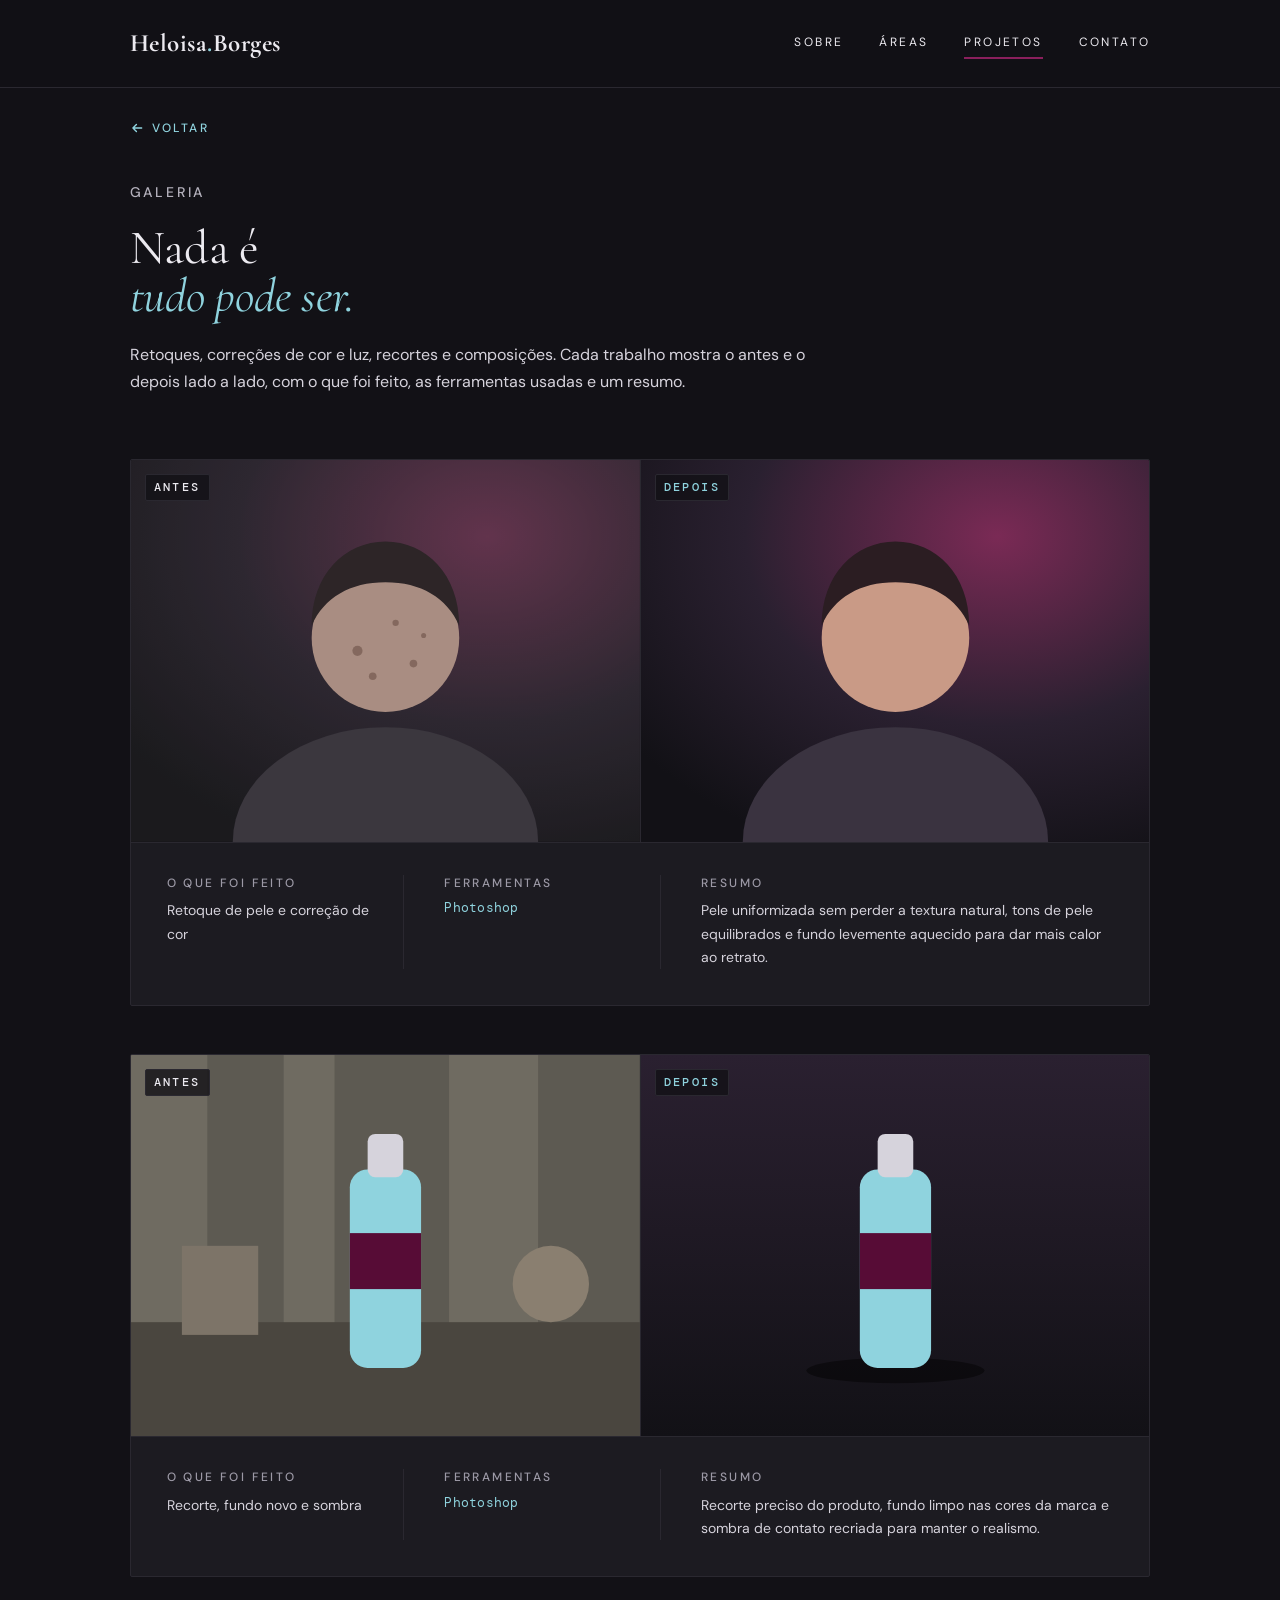
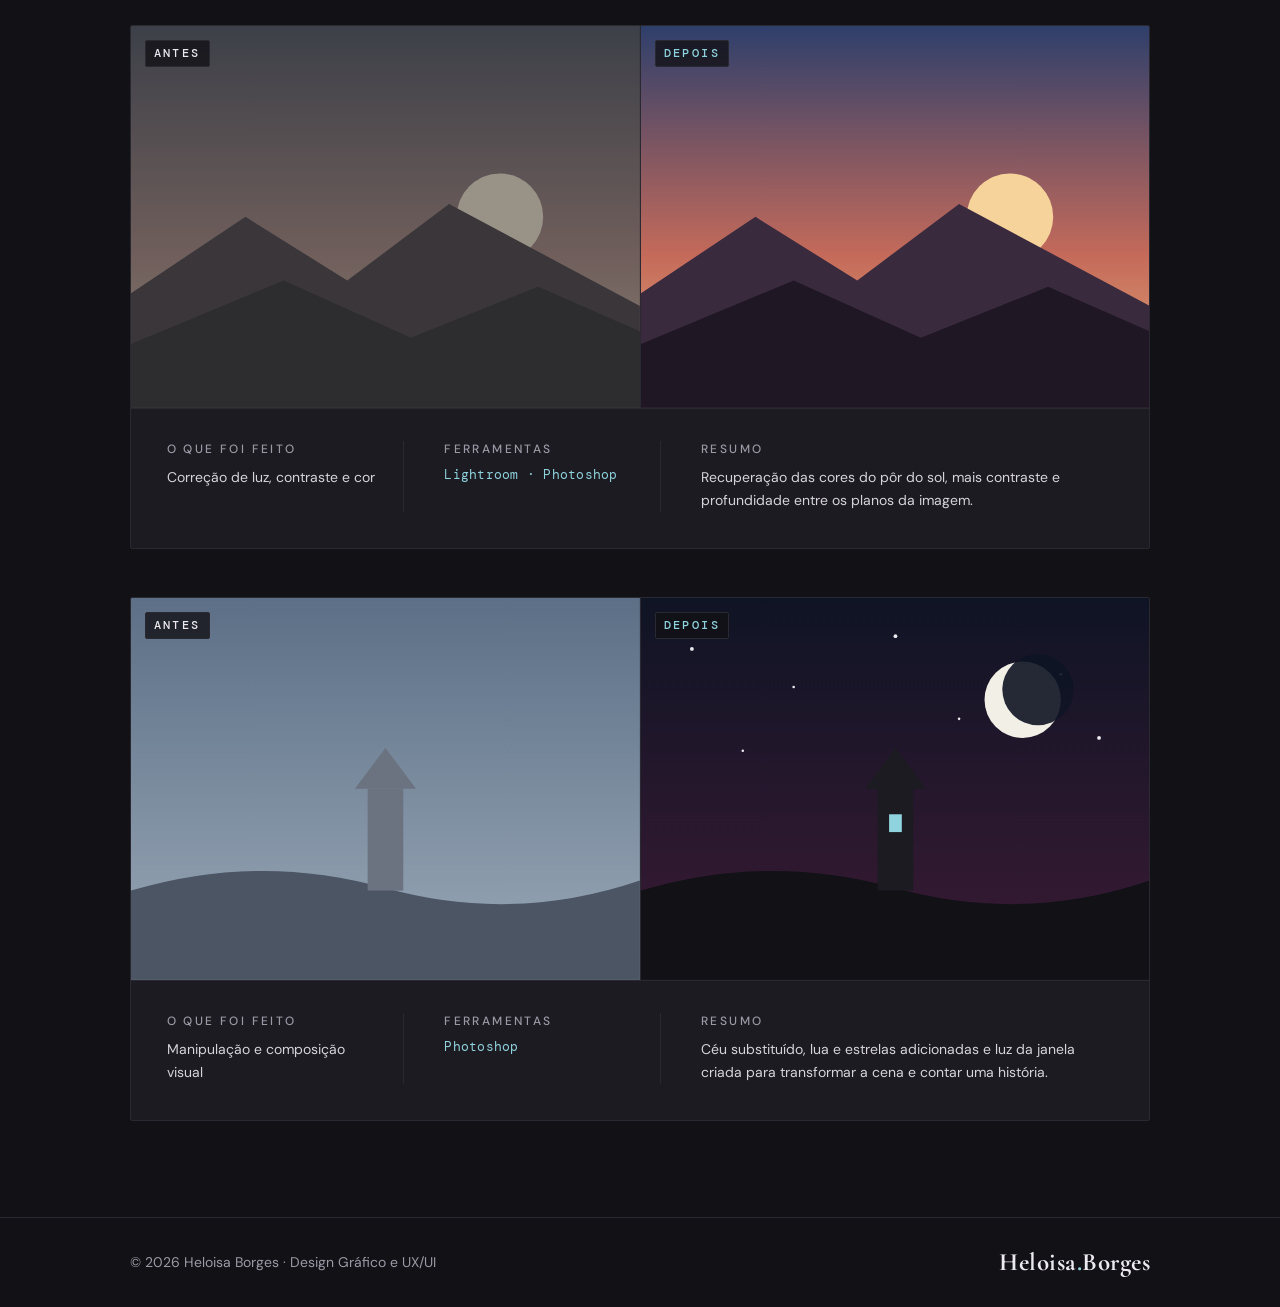
==== galeria.html @ 4487a419 "Primeira versão do portfólio Página principal (Sobre, Áreas de atuação, Projetos e Contato) e página" ====
<!doctype html>
<html lang="pt-BR">
<head>
<meta charset="utf-8">
<meta name="viewport" content="width=device-width, initial-scale=1, viewport-fit=cover">
<title>Galeria · Heloisa Borges</title>
<meta name="description" content="Galeria de edição e tratamento de imagem de Heloisa Borges: antes e depois de retoques, correções, recortes e composições.">
<meta name="theme-color" content="#121116">
<link rel="preconnect" href="https://fonts.googleapis.com">
<link rel="preconnect" href="https://fonts.gstatic.com" crossorigin>
<link rel="stylesheet" href="https://fonts.googleapis.com/css2?family=Cormorant+Garamond:ital,wght@0,300;0,400;0,500;0,600;0,700;1,300;1,400;1,500;1,600&family=DM+Sans:opsz,wght@9..40,400;9..40,500;9..40,600;9..40,700&family=DM+Mono:wght@400;500&display=swap">
<link rel="stylesheet" href="css/cores.css">
<link rel="stylesheet" href="css/tipografia.css">
<link rel="stylesheet" href="css/estilo.css">
<link rel="stylesheet" href="css/galeria.css">
</head>
<body>

<header class="nav">
  <div class="inner">
    <a class="logo" href="./">Heloisa<span>.</span>Borges</a>
    <nav aria-label="Principal"><ul><li><a href="./#sobre">Sobre</a></li><li><a href="./#areas">Áreas</a></li><li><a class="ativo" aria-current="true" href="./#projetos">Projetos</a></li><li><a href="./#contato">Contato</a></li></ul></nav>
  </div>
</header>

<main>
  <section class="block" id="galeria" aria-labelledby="h-galeria">
    <div class="inner">
      <div class="cabecalho">
        <a class="voltar" href="./#projetos"><svg viewBox="0 0 24 24" aria-hidden="true" fill="none" stroke="currentColor" stroke-width="2.4" stroke-linecap="round" stroke-linejoin="round"><path d="M20 12H5M11 6l-6 6 6 6"/></svg><span class="voltar__texto">Voltar</span></a>
        <span class="label label-secao">Galeria</span>
        <h1 class="h2" id="h-galeria">Nada é<br><span>tudo pode ser.</span></h1>
        <p class="galeria__intro">Retoques, correções de cor e luz, recortes e composições. Cada trabalho mostra o antes e o depois lado a lado, com o que foi feito, as ferramentas usadas e um resumo.</p>
      </div>

      <div class="trabalhos">
        <!-- Para trocar pelas fotos reais: substitua cada <div class="foto__img" data-cena="..."> por <img src="img/galeria/nome-antes.jpg" alt="..."> (proporção 4:3). -->
        <article class="trabalho">
          <div class="trabalho__fotos">
            <figure class="foto"><div class="foto__img" data-cena="retrato" data-estado="antes"></div><figcaption class="etq">Antes</figcaption></figure>
            <figure class="foto"><div class="foto__img" data-cena="retrato"></div><figcaption class="etq etq--depois">Depois</figcaption></figure>
          </div>
          <div class="trabalho__info">
            <dl class="trabalho__dados">
              <div><dt>O que foi feito</dt><dd>Retoque de pele e correção de cor</dd></div>
              <div><dt>Ferramentas</dt><dd class="ferramentas">Photoshop</dd></div>
              <div class="resumo"><dt>Resumo</dt><dd>Pele uniformizada sem perder a textura natural, tons de pele equilibrados e fundo levemente aquecido para dar mais calor ao retrato.</dd></div>
            </dl>
          </div>
        </article>

        <article class="trabalho">
          <div class="trabalho__fotos">
            <figure class="foto"><div class="foto__img" data-cena="produto" data-estado="antes"></div><figcaption class="etq">Antes</figcaption></figure>
            <figure class="foto"><div class="foto__img" data-cena="produto"></div><figcaption class="etq etq--depois">Depois</figcaption></figure>
          </div>
          <div class="trabalho__info">
            <dl class="trabalho__dados">
              <div><dt>O que foi feito</dt><dd>Recorte, fundo novo e sombra</dd></div>
              <div><dt>Ferramentas</dt><dd class="ferramentas">Photoshop</dd></div>
              <div class="resumo"><dt>Resumo</dt><dd>Recorte preciso do produto, fundo limpo nas cores da marca e sombra de contato recriada para manter o realismo.</dd></div>
            </dl>
          </div>
        </article>

        <article class="trabalho">
          <div class="trabalho__fotos">
            <figure class="foto"><div class="foto__img" data-cena="paisagem" data-estado="antes"></div><figcaption class="etq">Antes</figcaption></figure>
            <figure class="foto"><div class="foto__img" data-cena="paisagem"></div><figcaption class="etq etq--depois">Depois</figcaption></figure>
          </div>
          <div class="trabalho__info">
            <dl class="trabalho__dados">
              <div><dt>O que foi feito</dt><dd>Correção de luz, contraste e cor</dd></div>
              <div><dt>Ferramentas</dt><dd class="ferramentas">Lightroom · Photoshop</dd></div>
              <div class="resumo"><dt>Resumo</dt><dd>Recuperação das cores do pôr do sol, mais contraste e profundidade entre os planos da imagem.</dd></div>
            </dl>
          </div>
        </article>

        <article class="trabalho">
          <div class="trabalho__fotos">
            <figure class="foto"><div class="foto__img" data-cena="composicao" data-estado="antes"></div><figcaption class="etq">Antes</figcaption></figure>
            <figure class="foto"><div class="foto__img" data-cena="composicao"></div><figcaption class="etq etq--depois">Depois</figcaption></figure>
          </div>
          <div class="trabalho__info">
            <dl class="trabalho__dados">
              <div><dt>O que foi feito</dt><dd>Manipulação e composição visual</dd></div>
              <div><dt>Ferramentas</dt><dd class="ferramentas">Photoshop</dd></div>
              <div class="resumo"><dt>Resumo</dt><dd>Céu substituído, lua e estrelas adicionadas e luz da janela criada para transformar a cena e contar uma história.</dd></div>
            </dl>
          </div>
        </article>
      </div>
    </div>
    <div class="topo-area"><button type="button" class="topo-btn" aria-label="Voltar ao topo da galeria"><svg class="anel" viewBox="0 0 52 52" aria-hidden="true"><circle class="trilha" cx="26" cy="26" r="24"/><circle class="prog" cx="26" cy="26" r="24"/></svg><svg class="seta-topo" viewBox="0 0 24 24" aria-hidden="true" fill="none" stroke="currentColor" stroke-width="2.4" stroke-linecap="round" stroke-linejoin="round"><path d="M12 20V5M6 11l6-6 6 6"/></svg></button></div>
  </section>
</main>

<footer class="rodape"><div class="inner"><p>© <span data-ano>2026</span> Heloisa Borges · Design Gráfico e UX/UI</p><span class="rodape__logo">Heloisa<span>.</span>Borges</span></div></footer>

<script src="js/site.js"></script>
<script src="js/galeria.js"></script>
</body>
</html>
---- css/cores.css ----
/* =========================================================
   Portfólio Heloisa Borges · Cartela de cores
   Carvão, Vinho & Ciano-gelo
   ========================================================= */

:root {
  /* Base */
  --cor-carvao:        #121116; /* fundo principal */
  --cor-superficie:    #1C1B21; /* faixas de seção, cards, caixas, etiquetas */
  --cor-linha:         #2A2830; /* bordas, divisórias, grade */

  /* Marca */
  --cor-vinho:         #570C36; /* brilho do topo e fundo das imagens provisórias. Nunca texto (1,4:1 sobre o carvão) */
  --cor-vinho-aceso:   #8A1F5C; /* detalhes finos: traço dos subtítulos, menu ativo, lateral do Diferencial. Nunca texto (2,2:1) */

  /* Destaque */
  --cor-ciano:         #8FD3DE; /* botões, links, filtros, setas, ícones, nome. 11,2:1 sobre o carvão */
  --cor-ciano-hover:   #B3E4EC; /* hover do botão principal */
  --cor-ciano-suave:   rgba(143, 211, 222, 0.12);

  /* Texto */
  --cor-texto:         #ECEAF0; /* títulos, menu, logo. 15,7:1 sobre o carvão */
  --cor-texto-corpo:   #D6D3DC; /* texto corrido: Sobre e Diferencial. 12,7:1 */
  --cor-rotulo:        #B4B1BC; /* rótulos de seção. 8,9:1 */
  --cor-texto-suave:   #9C99A6; /* abertura, resumos, legendas, metadados. 6,7:1 */
}

/* Regras de uso
   1. Item ativo: o rosa (--cor-vinho-aceso) marca ONDE VOCÊ ESTÁ na página (seção ativa no menu).
      O ciano marca O QUE ESTÁ SELECIONADO dentro de um grupo (filtro ativo em Projetos).
   2. Hover: menu e filtros passam do branco para o ciano.
   3. O vinho e o vinho aceso nunca são usados como cor de texto.
   4. Texto escuro (--cor-carvao) só sobre o ciano, no botão principal (11,2:1).
*/
---- css/tipografia.css ----
/* =========================================================
   Portfólio Heloisa Borges · Sistema tipográfico
   Atualizado em 22/10/2026

   Famílias: Cormorant Garamond (títulos) · DM Sans (texto, rótulos, navegação) · DM Mono (detalhes)
   Licença: SIL Open Font License (gratuitas, inclusive para uso comercial).
   As fontes são carregadas pelo Google Fonts no <head> do index.html.

   Regras
   · Entrelinhas: 1,0 títulos grandes · 1,2 títulos médios e pequenos · 1,4 rótulos e detalhes · 1,65 texto.
   · Caixa-alta em DM Sans: sempre 0,2em (botões: 0,1em).
   · Texto corrido: no máximo 62 caracteres por linha.

   Escala
   ┌──────────────────────────────┬──────────────────────────────┬───────────────────┬─────────────────────────────────┐
   │ Estilo                       │ Fonte · peso                 │ Tamanho           │ Detalhes                        │
   ├──────────────────────────────┼──────────────────────────────┼───────────────────┼─────────────────────────────────┤
   │ Display                      │ Cormorant Medium 500         │ 48–99px           │ entrelinha 1,0 · nome em itálico│
   │ Título de seção              │ Cormorant Regular 400        │ 30–48px           │ 1,0 · 2ª linha em itálico ciano │
   │ Título de projeto            │ Cormorant Medium 500         │ 24–30px           │ 1,2                             │
   │ Subtítulo                    │ Cormorant SemiBold 600       │ 20–24px           │ 1,2 · títulos das Áreas         │
   │ Subtítulo de bloco           │ Cormorant SemiBold 600       │ 20–24px           │ 1,2 · traço 24×2px vinho aceso  │
   │ E-mail                       │ Cormorant Medium 500         │ 18–30px           │ 1,2                             │
   │ Número das Áreas             │ Cormorant Medium 500         │ 36px              │ 1,0 · ciano                     │
   │ Logo                         │ Cormorant Bold 700           │ 25px              │ 1,0 · 0,02em · ponto em ciano   │
   │ Abertura                     │ DM Sans Regular 400          │ 18–20px           │ 1,65 · cinza --cor-texto-suave  │
   │ Texto                        │ DM Sans Regular 400          │ 16px              │ 1,65 · destaques em Medium 500  │
   │ Texto pequeno                │ DM Sans Regular 400          │ 14px              │ 1,65 · ferramentas e rodapé     │
   │ Texto pequeno em destaque    │ DM Sans Medium 500           │ 14px              │ 1,65 · cursos em Formação       │
   │ Título pequeno               │ DM Sans Regular 400          │ 18px              │ 1,2 · Fora das telas            │
   │ Rótulo de seção              │ DM Sans Medium 500           │ 14px              │ caixa-alta · 0,2em · 1,4        │
   │ Rótulo                       │ DM Sans Medium 500           │ 12px              │ caixa-alta · 0,2em · 1,4        │
   │ Navegação                    │ DM Sans Regular 400          │ 12px              │ caixa-alta · 0,2em · 1,4        │
   │ Botão principal              │ DM Sans Bold 700             │ 13px              │ caixa-alta · 0,1em · 1,4        │
   │ Botão secundário (contorno)  │ DM Sans Medium 500           │ 13px              │ caixa-alta · 0,1em · 1,4        │
   │ Detalhe                      │ DM Mono Regular 400          │ 13px              │ 0,02em · 1,4 · etiquetas, datas │
   │ Rótulo do Diferencial        │ DM Mono Medium 500           │ 12px              │ caixa-alta · 0,2em · 1,4 · ciano│
   └──────────────────────────────┴──────────────────────────────┴───────────────────┴─────────────────────────────────┘
   ========================================================= */

:root {
  --fonte-titulo: "Cormorant Garamond", Garamond, Georgia, serif;
  --fonte-texto:  "DM Sans", "Helvetica Neue", Arial, sans-serif;
  --fonte-mono:   "DM Mono", ui-monospace, Menlo, monospace;
}
---- css/estilo.css ----
/* =========================================================
   Portfólio Heloisa Borges · Estilos do site
   Depende de cores.css (cores) e tipografia.css (fontes), carregados antes.
   ========================================================= */

:root{color-scheme:dark}
html,body{margin:0}
html{background:#121116}
[hidden]{display:none!important}
*{box-sizing:border-box}
body{background:var(--cor-carvao);color:var(--cor-texto);font:400 17px/1.65 var(--fonte-texto);-webkit-font-smoothing:antialiased}
p{margin:0}
a{color:inherit}
.inner{max-width:1200px;margin:0 auto;padding-left:max(clamp(24px,7vw,112px),env(safe-area-inset-left,0px));padding-right:max(clamp(24px,7vw,112px),env(safe-area-inset-right,0px))}

/* tipografia */
.display{font-family:var(--fonte-titulo);font-weight:500;line-height:.98;letter-spacing:-.01em;margin:0;text-wrap:balance}
.h2{font-family:var(--fonte-titulo);font-weight:500;line-height:1;letter-spacing:-.005em;font-size:clamp(2.2rem,4.4vw,3.2rem);margin:0}
.label{font-family:var(--fonte-mono);font-weight:500;font-size:.75rem;letter-spacing:.12em;text-transform:uppercase;color:var(--cor-texto-suave)}
.label-secao{font-family:var(--fonte-texto);font-weight:500;font-size:12px;letter-spacing:.3em;text-transform:uppercase;color:#B4B1BC} /* rótulo de seção: DM Sans Regular 12px, caixa-alta, 0,3em */

/* faixa de aviso */

/* navegação */
/* Menu fixo: logo e menu ficam no topo ao rolar */
header.nav{border-bottom:1px solid var(--cor-linha);position:sticky;top:env(safe-area-inset-top,0px);z-index:60;background:rgba(18,17,22,.86);-webkit-backdrop-filter:blur(12px);backdrop-filter:blur(12px)}
body::before{content:"";position:fixed;inset:0 0 auto;height:env(safe-area-inset-top,0px);z-index:61;background:var(--cor-carvao)}
html{scroll-padding-top:96px}
@media (max-width:720px){html{scroll-padding-top:120px}}
header.nav .inner{display:flex;justify-content:space-between;align-items:center;gap:16px;flex-wrap:wrap;padding-block:28px}
.logo{font-family:var(--fonte-titulo);font-weight:600;font-size:1.45rem;line-height:1;text-decoration:none}
.logo span{color:var(--cor-ciano)}
nav ul{display:flex;gap:36px;list-style:none;margin:0;padding:0;flex-wrap:wrap}
nav a{font-family:var(--fonte-mono);font-size:.8rem;text-decoration:none;color:var(--cor-texto)} /* menu sempre aceso, igual ao hover */
nav a:hover{color:var(--cor-ciano)} /* hover do menu: texto em ciano */

/* hero */
.hero{position:relative;overflow:visible;
  background:radial-gradient(70% 110% at 100% 0%, rgba(87,12,54,.95) 0%, rgba(87,12,54,.5) 38%, transparent 72%), var(--cor-carvao)}
.hero::before{content:"";position:absolute;inset:0;pointer-events:none;
  background-image:linear-gradient(rgba(255,255,255,.08) 1px,transparent 1px),linear-gradient(90deg,rgba(255,255,255,.08) 1px,transparent 1px);background-size:32px 32px;
  /* grade mais aparente, mas mais suave atrás do texto (lado esquerdo) e esmaecendo para baixo */
  -webkit-mask-image:linear-gradient(180deg,#000 10%,transparent 90%),linear-gradient(90deg,rgba(0,0,0,.4) 0%,rgba(0,0,0,.4) 30%,#000 62%);-webkit-mask-composite:source-in;
  mask-image:linear-gradient(180deg,#000 10%,transparent 90%),linear-gradient(90deg,rgba(0,0,0,.4) 0%,rgba(0,0,0,.4) 30%,#000 62%);mask-composite:intersect}
.bezier{position:absolute;inset:0;width:100%;height:100%;pointer-events:none;overflow:visible}
.bz-curve{fill:none;stroke:var(--cor-ciano);stroke-opacity:.55;stroke-width:1.5;vector-effect:non-scaling-stroke}
.bz-handle line{stroke:var(--cor-texto-suave);stroke-opacity:.45;stroke-width:1;vector-effect:non-scaling-stroke}
.bz-handle circle{fill:var(--cor-carvao);stroke:var(--cor-texto-suave);stroke-opacity:.7;stroke-width:1;vector-effect:non-scaling-stroke}
.bz-active line{stroke:var(--cor-ciano);stroke-opacity:.6}
.bz-active circle{stroke:var(--cor-ciano);stroke-opacity:.9}
.bz-anchor{fill:var(--cor-carvao);stroke:var(--cor-ciano);stroke-opacity:.8;stroke-width:1.2;vector-effect:non-scaling-stroke}
.bz-selected{fill:var(--cor-ciano);stroke-opacity:1}
@media (max-width:720px){.bezier{opacity:.45}}
.hero .inner{position:relative;padding-block:140px 120px;display:grid;gap:32px}
.hero .display{font-size:clamp(3rem,8vw,6.2rem)}
.hero .display em{font-style:italic;color:var(--cor-ciano)}
.roles{display:flex;flex-wrap:wrap;gap:8px}
.chip{font-family:var(--fonte-mono);font-size:.76rem;padding:6px 10px;border:1px solid var(--cor-linha);border-radius:2px;color:var(--cor-texto);background:var(--cor-superficie)} /* mesmo fundo das tags de ferramentas */
.hero .lead{font-size:clamp(1rem,.95rem + .25vw,1.125rem);line-height:1.65;color:var(--cor-texto);max-width:34ch;text-wrap:balance}
.actions{display:flex;flex-wrap:wrap;gap:12px;align-items:center}
.btn{display:inline-flex;align-items:center;gap:10px;font-family:var(--fonte-texto);font-weight:600;font-size:.8rem;letter-spacing:.1em;text-transform:uppercase;text-decoration:none;padding:14px 22px;border-radius:2px}
.btn-primary{background:var(--cor-ciano);color:var(--cor-carvao);box-shadow:0 0 22px -6px var(--cor-ciano)}
.btn-primary:hover{background:var(--cor-ciano-hover)}
.btn-ghost{color:var(--cor-texto);box-shadow:inset 0 0 0 1px var(--cor-linha)}
.btn-ghost:hover{box-shadow:inset 0 0 0 1px var(--cor-texto-suave)}
.btn:focus-visible,nav a:focus-visible,.logo:focus-visible{outline:none;box-shadow:0 0 0 2px var(--cor-carvao),0 0 0 4px var(--cor-ciano)}
.status{display:flex;align-items:center;gap:10px;font-family:var(--fonte-mono);font-size:.78rem;color:var(--cor-texto-suave)}
.status i{width:7px;height:7px;border-radius:50%;background:var(--cor-ciano);box-shadow:0 0 12px var(--cor-ciano)}

/* seções */
section.block{border-top:1px solid var(--cor-linha)}
#sobre{border-top:0;position:relative} /* sem divisão: a curva do topo vaza para o Sobre e passa por trás do texto */
section.block>.inner{padding-block:128px;display:grid;gap:64px}

/* sobre */
/* Teste: no Sobre, título em DM Sans e subtítulo em Cormorant Garamond */
.photo-slot{aspect-ratio:4/5;max-width:100%;position:relative;border:1px solid var(--cor-linha);background:linear-gradient(160deg,rgba(87,12,54,.55) 0%,var(--cor-superficie) 55%,var(--cor-carvao) 100%);display:grid;place-items:center;overflow:hidden}
.photo-slot::before,.photo-slot::after{content:"";position:absolute;width:22px;height:22px;border-color:var(--cor-ciano);border-style:solid;opacity:.7}
.photo-slot::before{top:14px;left:14px;border-width:1px 0 0 1px}
.photo-slot::after{bottom:14px;right:14px;border-width:0 1px 1px 0}
.photo-slot span{font-family:var(--fonte-mono);font-size:.75rem;color:var(--cor-texto-suave);text-align:center;line-height:1.6}
/* foto recortada (sem fundo) por cima do degradê; o contorno e os cantos em ciano ficam por cima da foto */
.photo-slot img{position:absolute;inset:0;width:100%;height:100%;object-fit:cover;display:block}
.photo-slot::before,.photo-slot::after{z-index:1}

/* projetos */

/* ferramentas e formação */

/* contato */
footer .inner{padding-block:32px;border-top:1px solid var(--cor-linha);display:flex;justify-content:space-between;gap:12px;flex-wrap:wrap;font-family:var(--fonte-mono);font-size:.75rem;color:var(--cor-texto-suave)}

/* Sobre, Contato e Rodapé (trazidos do projeto Lovable, nas cores deste projeto) */
#sobre .cabecalho,.contato{display:grid;gap:22px}
#sobre .h2 span,.contato .h2 span{font-style:italic;color:var(--cor-ciano)}
.sobre{display:grid;grid-template-columns:minmax(0,1fr) minmax(0,1fr);gap:80px;align-items:start}
.sobre__foto{width:100%}
.sobre__texto{display:grid;gap:22px;min-width:0}
.sobre__texto>p{color:var(--cor-texto-corpo);line-height:1.7;max-width:62ch}
.formacao strong{font-weight:500;color:var(--cor-texto)}
.diferencial{border-left:2px solid var(--cor-vinho-aceso);background:var(--cor-superficie);padding:2rem;display:grid;gap:12px;margin-top:1rem}
.diferencial p{color:var(--cor-texto-corpo);line-height:1.7;font-size:.98rem} /* mesma cor do texto corrido */
.subtitulo{font-family:var(--fonte-titulo);font-weight:500;font-size:clamp(1.5rem,1.2rem + .9vw,1.9rem);line-height:1.2;margin:0}
.detalhes{display:grid;grid-template-columns:minmax(0,1fr) minmax(0,1fr);gap:80px;padding-top:64px;border-top:1px solid var(--cor-linha)}
.detalhes__col{display:grid;gap:16px;align-content:start;min-width:0}
.detalhes__col .subtitulo{margin-bottom:8px}
.ferramentas{display:flex;flex-wrap:wrap;gap:8px;list-style:none;margin:0 0 16px;padding:0}
.ferramentas li{font-size:.9rem;padding:.45rem .9rem;background:var(--cor-superficie);border:1px solid var(--cor-linha);border-radius:2px;color:var(--cor-texto)}
.formacao{list-style:none;margin:0;padding:0}
.formacao li{display:flex;justify-content:space-between;gap:1.5rem;padding:1rem 0;border-bottom:1px solid var(--cor-linha);font-size:.95rem;color:var(--cor-texto-suave)}
.formacao li:first-child{padding-top:0}
.formacao li span:last-child{white-space:nowrap;font-family:var(--fonte-mono);font-size:.8rem;color:var(--cor-ciano)}
.fora{display:grid;gap:32px;padding-top:64px}
.fora__itens{display:grid;grid-template-columns:repeat(4,minmax(0,1fr));gap:1.5rem}
@media (max-width:1100px){.fora__itens{grid-template-columns:repeat(2,minmax(0,1fr))}} /* telas menores: 2 colunas */
.fora__itens>div{background:var(--cor-superficie);border:1px solid var(--cor-linha);border-radius:2px;padding:28px;min-width:0} /* tópicos de Fora das telas em caixas */
.fora h4{font-family:var(--fonte-titulo);font-weight:500;font-size:1.3rem;margin:0 0 .5rem;color:var(--cor-texto)}
.fora p{font-size:.95rem;line-height:1.65;color:var(--cor-texto-suave)}
.contato-sec{background:var(--cor-superficie)}
.contato{max-width:42rem;margin:0 auto;text-align:center;justify-items:center}
.contato__texto{color:var(--cor-texto-suave);line-height:1.7;max-width:30rem}
.contato__email{display:flex;flex-wrap:wrap;align-items:baseline;justify-content:center;gap:.5rem 1rem}
.contato__end{font-family:var(--fonte-titulo);font-weight:500;font-size:clamp(1.3rem,.9rem + 1.5vw,2rem);overflow-wrap:anywhere;border-bottom:1px solid var(--cor-linha);user-select:all}
.copiar{font:inherit;background:none;border:0;cursor:pointer;font-family:var(--fonte-mono);font-size:.72rem;letter-spacing:.2em;text-transform:uppercase;color:var(--cor-ciano)}
.copiar:hover{color:var(--cor-texto)}
.copiar:focus-visible{outline:2px solid var(--cor-ciano);outline-offset:4px}
.contato__botoes{justify-content:center}
.rodape .inner{padding-block:32px;border-top:1px solid var(--cor-linha);display:flex;flex-wrap:wrap;align-items:center;justify-content:space-between;gap:1rem}
.rodape__logo{font-family:var(--fonte-titulo);font-weight:600;font-size:1.3rem}
.rodape__logo span{color:var(--cor-ciano)}
.rodape p{font-family:var(--fonte-mono);font-size:.75rem;letter-spacing:.05em;color:var(--cor-texto-suave)}
@media (max-width:860px){.sobre{gap:48px}}
@media (max-width:720px){.fora__itens{grid-template-columns:minmax(0,1fr);gap:1rem}} /* celular: 1 coluna */
@media (max-width:720px){.sobre,.detalhes{grid-template-columns:minmax(0,1fr);gap:40px}.sobre__foto{max-width:22rem}.detalhes,.fora{padding-top:48px}}
/* Projetos (layout trazido do projeto Lovable, nas cores deste projeto) */
#projetos .cabecalho{display:grid;gap:22px}
#projetos .h2 span{font-style:italic;color:var(--cor-ciano)}
.filtros{display:flex;flex-wrap:wrap;gap:.75rem 2rem;padding-bottom:1.5rem;border-bottom:1px solid var(--cor-linha)}
.filtros button{font:inherit;background:none;border:0;cursor:pointer;font-family:var(--fonte-mono);font-size:.75rem;letter-spacing:.2em;text-transform:uppercase;color:var(--cor-texto-suave);padding:0 0 .25rem;border-bottom:1px solid transparent;transition:color .3s,border-color .3s}
.filtros button:hover{color:var(--cor-texto)}
.filtros button[aria-pressed="true"]{color:var(--cor-ciano);border-color:var(--cor-ciano)}
.filtros button:focus-visible{outline:2px solid var(--cor-ciano);outline-offset:4px}
.projetos{display:grid;grid-template-columns:repeat(2,minmax(0,1fr));gap:4rem 2.5rem}
.projeto{min-width:0}
.projeto[hidden]{display:none}
.projeto.entrando{animation:entrar .5s ease both}
@keyframes entrar{from{opacity:.2;transform:translateY(.75rem)}to{opacity:1;transform:none}}
.projeto__link{display:flex;flex-direction:column;height:100%;text-decoration:none}
.projeto__link:focus-visible{outline:2px solid var(--cor-ciano);outline-offset:6px}
.projeto__imagem{aspect-ratio:4/3;max-width:100%;overflow:hidden;border:1px solid var(--cor-linha);background:linear-gradient(135deg,rgba(87,12,54,.6),var(--cor-superficie) 60%,var(--cor-carvao));margin-bottom:1.5rem;display:grid;place-items:center;transition:transform .8s cubic-bezier(.2,.7,.2,1)}
.projeto__imagem span{font-family:var(--fonte-mono);font-size:.72rem;color:var(--cor-texto-suave)}
.projeto__link:hover .projeto__imagem{transform:scale(1.01)}
.projeto__meta{display:flex;align-items:baseline;gap:1rem;margin-bottom:.75rem}
.projeto__area{font-family:var(--fonte-mono);font-size:.75rem;letter-spacing:.2em;text-transform:uppercase;color:var(--cor-ciano)}
.projeto__titulo{font-family:var(--fonte-titulo);font-weight:500;font-size:clamp(1.5rem,1.25rem + .9vw,1.875rem);line-height:1.2;margin:0 0 .75rem;color:var(--cor-texto);transition:color .3s;text-wrap:balance}
.projeto__link:hover .projeto__titulo{color:var(--cor-ciano)}
.projeto__resumo{font-size:.95rem;line-height:1.65;color:var(--cor-texto-suave);margin-bottom:1.25rem}
@media (max-width:720px){.projetos{grid-template-columns:minmax(0,1fr);gap:3.5rem}.filtros{gap:.75rem 1.5rem}}
@media (prefers-reduced-motion:reduce){.projeto.entrando{animation:none}}
/* Áreas de atuação (trazida do projeto Lovable, nas cores deste projeto) */
.areas-sec{background:var(--cor-superficie)}
.areas-sec .cabecalho{display:grid;gap:22px}
.areas-sec .h2 span{font-style:italic;color:var(--cor-ciano)}
.areas{display:grid;grid-template-columns:repeat(2,minmax(0,1fr));gap:1px;background:var(--cor-linha);border:1px solid var(--cor-linha)}
.area{display:flex;flex-direction:column;background:var(--cor-superficie);padding:2.5rem;text-decoration:none;transition:background-color .4s;min-width:0} /* fundo na cor da seção */
.area:hover,.area:focus-visible{background:var(--cor-carvao)} /* hover: fundo escurece */
.area:focus-visible{outline:none;box-shadow:inset 0 0 0 2px var(--cor-ciano)}
.area__num{font-family:var(--fonte-titulo);font-weight:500;font-size:2.25rem;line-height:1;color:var(--cor-ciano);transition:color .5s} /* número sempre aceso */
.area:hover .area__num,.area:focus-visible .area__num{color:var(--cor-ciano)}
.area h3{font-family:var(--fonte-titulo);font-weight:500;font-size:clamp(1.25rem,1.1rem + .6vw,1.5rem);line-height:1.3;margin:1.5rem 0 1rem;color:var(--cor-texto)}
.area p{font-size:.95rem;line-height:1.65;color:var(--cor-texto-suave)}
.area__ver{margin-top:auto;padding-top:1.5rem;font-family:var(--fonte-mono);font-size:.72rem;letter-spacing:.2em;text-transform:uppercase;color:var(--cor-ciano);opacity:0;transform:translateX(-.25rem);transition:opacity .4s,transform .4s} /* aparece só no hover */
.area:hover .area__ver,.area:focus-visible .area__ver{opacity:1;transform:none}
@media (hover:none){.area__ver{opacity:1;transform:none}}
@media (max-width:720px){.areas{grid-template-columns:minmax(0,1fr)}.area{padding:2rem}}

/* ficha tipográfica */
@media (max-width:720px){
  nav ul{gap:18px}
  section.block>.inner{padding-block:88px;gap:48px}
  .hero .inner{padding-block:96px 80px}
}
@media (prefers-reduced-motion:reduce){*{transition:none!important}}

/* ===== Padrão DM Mono: dois estilos para todo o portfólio ===== */
/* Rótulo mono · Medium 500 · 12px · caixa-alta · espaçamento 0,15em · entrelinha 1,4 */
.label:not(.label-secao),.filtros button,.projeto__area,.area__ver,.copiar{
  font-family:var(--fonte-mono);font-weight:500;font-size:.75rem;letter-spacing:.15em;text-transform:uppercase;line-height:1.4}
/* Detalhe mono · Regular 400 · 13px · caixa normal · espaçamento 0,02em · entrelinha 1,5 */
nav a,.chip,.status,.formacao li span:last-child,.rodape p,.photo-slot span,.projeto__imagem span{
  font-family:var(--fonte-mono);font-weight:400;font-size:.8125rem;letter-spacing:.02em;text-transform:none;line-height:1.5}

/* Rótulo (antes em DM Mono) agora em DM Sans · Medium 500 · 12px · caixa-alta · 0,15em */
.label:not(.label-secao),.area__ver,.copiar{font-family:var(--fonte-texto)}
/* "Disponível para novos projetos" de volta ao estilo original em DM Mono */
.hero .status{font-family:var(--fonte-mono);font-weight:400;font-size:.78rem;letter-spacing:0;line-height:1.65}
/* Teste: menu, filtros e categorias em DM Sans · Regular 400 · 12px · caixa-alta · 0,2em */
nav a,.filtros button,.projeto__area{font-family:var(--fonte-texto);font-weight:400;font-size:12px;letter-spacing:.2em;text-transform:uppercase;line-height:1.4}
/* ===== Ajustes do sistema tipográfico (20/10) ===== */
/* Cormorant Garamond */
.hero .display{font-weight:500;font-size:clamp(3rem,8vw,6.2rem)}                             /* Display · Medium 500 · 48–99px */
.h2{font-weight:400;font-size:clamp(1.875rem,1.3rem + 2.4vw,3rem)}                           /* Título de seção · Light 300 · 30–48px */
.subtitulo{font-size:clamp(1.25rem,1.1rem + .6vw,1.5rem);line-height:1.3}                    /* Subtítulo · 20–24px · 1,3 */
.contato__end{font-size:clamp(1.125rem,.85rem + 1.4vw,1.875rem)}                              /* E-mail · 18–30px */
.rodape__logo{font-family:var(--fonte-titulo);font-weight:600;font-size:1.45rem;line-height:1;color:var(--cor-texto)} /* Logo do rodapé = logo do menu, inclusive na cor */
/* DM Sans */
.fora h4{font-family:var(--fonte-texto);font-weight:400;font-size:1.125rem;line-height:1.35}  /* Título pequeno · DM Sans Regular 400 · 18px */
.hero .lead{font-size:clamp(1rem,.95rem + .25vw,1.125rem);line-height:1.65}                  /* Abertura · 16–18px · 1,65 */
.sobre__texto>p,.contato__texto{font-size:1rem;font-weight:400}                               /* Texto · Regular 400 · 16px */
.diferencial p{font-size:.875rem;line-height:1.65}                                            /* Texto do Diferencial · 14px · 1,65 */
.area p,.projeto__resumo,.fora p,.formacao li{font-size:.875rem;line-height:1.65}             /* Texto pequeno · 14px · 1,65 */
.btn{font-size:.8125rem;line-height:1.65}                                                     /* Botão · 13px · 1,65 */
.btn .seta{width:16px;height:16px;flex:none;display:block}
.label-secao{letter-spacing:.2em}                                                             /* Rótulo de seção · 0,2em */
.rodape p{font-family:var(--fonte-texto)}                                                     /* Texto do rodapé · DM Sans */
/* DM Mono */
.diferencial .label{font-family:var(--fonte-mono)}                                            /* Rótulo do Diferencial · DM Mono */

/* ===== Padronização final do sistema tipográfico (20/10) ===== */
body{font-size:16px;line-height:1.65}                                                         /* 9 · base 16px */
/* Entrelinhas: 1,0 títulos grandes · 1,2 títulos médios e pequenos · 1,4 rótulos e detalhes · 1,65 texto */
.hero .display,.h2,.area__num,.logo,.rodape__logo{line-height:1}
.projeto__titulo,.contato__end,.fora h4{line-height:1.2}
.subtitulo,.area h3{font-family:var(--fonte-titulo);font-weight:500;font-size:clamp(1.25rem,1.1rem + .6vw,1.5rem);line-height:1.2} /* 1 · subtítulo = título de área */
.hero .lead{font-size:clamp(1.125rem,1.05rem + .3vw,1.25rem);line-height:1.65}               /* 2 · abertura 18–20px */
.sobre__texto>p,.contato__texto,.diferencial p{font-size:1rem;line-height:1.65}               /* 1, 2 · texto e Diferencial 16px */
.area p,.projeto__resumo,.fora p,.formacao li,.ferramentas li{font-size:.875rem;line-height:1.65} /* 6 · texto pequeno e ferramentas 14px */
.label-secao{line-height:1.4;color:var(--cor-rotulo)}                                         /* 10 · cor do rótulo como token */
nav a,.filtros button,.projeto__area{line-height:1.4}
.label:not(.label-secao),.area__ver,.copiar{letter-spacing:.2em;line-height:1.4} /* 3 · rótulos em 0,2em */
.diferencial .label{letter-spacing:.2em}                                                      /* Rótulo do Diferencial · DM Mono · 0,2em */
.btn,.rodape p{line-height:1.4}
.btn-primary{font-weight:700}                                                                  /* Botões principais (Ver projetos, LinkedIn) · Bold 700 */
.btn-ghost{font-weight:500}                                                                   /* Botão de contorno · Medium 500 para compensar a irradiação do texto claro no fundo escuro */
.chip,.formacao li span:last-child,.photo-slot span,.projeto__imagem span{line-height:1.4}
.hero .status{font-size:.8125rem;letter-spacing:.02em;line-height:1.4}                       /* 4 · status igual aos detalhes mono */

/* Proporção áurea no topo: mesma linguagem de linhas finas da grade e da curva de Bézier */
.au-grid line{fill:none;stroke:var(--cor-texto-suave);stroke-opacity:.42;stroke-width:1;vector-effect:non-scaling-stroke}
.au-espiral{fill:none;stroke:var(--cor-ciano);stroke-opacity:.3;stroke-width:1.2;vector-effect:non-scaling-stroke;stroke-dasharray:4 5}

/* Subtítulo de bloco · Ferramentas, Formação, Fora das telas
   Mesmo estilo do subtítulo + traço curto de 24 × 2px no vinho aceso (a mesma cor da lateral do Diferencial) */
.subtitulo-bloco::after{content:"";display:block;width:24px;height:2px;margin-top:14px;background:var(--cor-vinho-aceso)}
/* Menu: sublinhado vinho aceso na seção em que a pessoa está */
header.nav nav a{display:inline-block;padding-bottom:6px;border-bottom:2px solid transparent;transition:border-color .3s,color .3s}
header.nav nav a.ativo{border-bottom-color:var(--cor-vinho-aceso)}

/* Áreas: mesma seta do botão do início, ajustada ao rótulo de 12px */
.area__ver{display:inline-flex;align-items:center;gap:.5rem;align-self:flex-start}
.area__ver .seta{width:14px;height:14px;flex:none;display:block}

/* Subtítulo e subtítulo de bloco · Cormorant SemiBold 600 */
.subtitulo,.area h3{font-weight:600}

/* Fora das telas · ícones Material Design Icons (Pictogrammers, licença Apache 2.0) acima dos títulos */
.fora__icone{display:block;width:32px;height:32px;margin-bottom:20px;color:var(--cor-ciano)}

/* Rótulo de seção · 14px (os demais rótulos seguem em 12px) */
.label-secao{font-size:14px}

/* Filtros de Projetos iguais ao menu: texto aceso, hover em ciano, barra de 2px (em ciano) no ativo */
.filtros button{color:var(--cor-texto);padding:0 0 6px;border-bottom:2px solid transparent}
.filtros button:hover{color:var(--cor-ciano)}
.filtros button[aria-pressed="true"]{color:var(--cor-ciano);border-bottom-color:var(--cor-ciano)} /* filtro selecionado: texto e barra em ciano */

/* Logo (menu e rodapé) · Cormorant Bold 700 · 25px · 0,02em, para melhor legibilidade */
.logo,.rodape__logo{font-weight:700;font-size:25px;letter-spacing:.02em}

/* Cards de projeto: imagem, título com seta, resumo. Sem tags e sem botão; nada escondido no hover */
.projeto__topo{display:flex;justify-content:space-between;align-items:flex-start;gap:1rem;margin-bottom:.75rem}
.projeto__topo .projeto__titulo{margin:0}
.projeto__seta{flex:none;width:20px;height:20px;margin-top:.3em;color:var(--cor-ciano);transition:transform .3s}
.projeto__link:hover .projeto__seta,.projeto__link:focus-visible .projeto__seta{transform:translateX(4px)}
.projeto__resumo{margin-bottom:0}

/* Cards de projeto com contorno: imagem encostada no topo, texto com respiro interno */
.projeto__link{border:1px solid var(--cor-linha);border-radius:2px;overflow:hidden}
.projeto__imagem{border:0;border-bottom:1px solid var(--cor-linha);margin-bottom:0}
.projeto__meta,.projeto__topo,.projeto__resumo{margin-left:28px;margin-right:28px}
.projeto__meta{margin-top:24px}
.projeto__resumo{margin-bottom:28px}
@media (max-width:720px){.projeto__meta,.projeto__topo,.projeto__resumo{margin-left:20px;margin-right:20px}.projeto__meta{margin-top:20px}.projeto__resumo{margin-bottom:22px}}

/* Abertura · DM Sans Regular 400 em cinza suave, para não disputar com o nome */
.hero .lead{font-weight:400;color:var(--cor-texto-suave)}

/* Grade de pixels · células de 24px (múltiplo de 8) */
.hero::before{background-size:24px 24px}
/* Brilho ciano da grade que acompanha o mouse. Só existe no triângulo acima da diagonal
   (canto superior esquerdo → inferior direito), com transição longa na linha; o texto fica fora do efeito */
.hero__luz{position:absolute;inset:0;pointer-events:none;opacity:0;transition:opacity .9s ease;--x:50%;--y:50%;
  background-image:linear-gradient(rgba(143,211,222,.55) 1px,transparent 1px),linear-gradient(90deg,rgba(143,211,222,.55) 1px,transparent 1px);background-size:24px 24px;
  -webkit-mask-image:radial-gradient(circle 170px at var(--x) var(--y),#000 0%,rgba(0,0,0,.35) 45%,transparent 100%),linear-gradient(to top right,transparent 42%,rgba(0,0,0,.25) 50%,rgba(0,0,0,.7) 58%,#000 66%);
  -webkit-mask-composite:source-in;
  mask-image:radial-gradient(circle 170px at var(--x) var(--y),#000 0%,rgba(0,0,0,.35) 45%,transparent 100%),linear-gradient(to top right,transparent 42%,rgba(0,0,0,.25) 50%,rgba(0,0,0,.7) 58%,#000 66%);
  mask-composite:intersect}
.hero.luz-ativa .hero__luz{opacity:1}
@media (hover:none){.hero__luz{display:none}}

/* Linhas divisórias: entre Ferramentas e Formação, e acima de Fora das telas */
.detalhes{column-gap:0}
.detalhes__col:first-child{padding-right:40px}
.detalhes__col+.detalhes__col{border-left:1px solid var(--cor-linha);padding-left:40px}
.fora{border-top:1px solid var(--cor-linha)}
@media (max-width:720px){
  .detalhes{row-gap:0}
  .detalhes__col:first-child{padding-right:0;padding-bottom:40px}
  .detalhes__col+.detalhes__col{border-left:0;padding-left:0;border-top:1px solid var(--cor-linha);padding-top:40px}
}

/* Rodapé · texto pequeno: DM Sans Regular 400 · 14px · entrelinha 1,65 */
.rodape p{font-size:14px;letter-spacing:normal;line-height:1.65}

/* Rodapé: a linha ocupa a largura toda, igual à linha do menu */
footer.rodape{border-top:1px solid var(--cor-linha)}
footer.rodape .inner{border-top:0}
/* Menu no celular: respiros menores (de ~130px para ~100px de altura) */
@media (max-width:720px){
  header.nav .inner{padding-block:16px 12px;row-gap:12px}
  html{scroll-padding-top:100px}
}
---- css/galeria.css ----
/* =========================================================
   Portfólio Heloisa Borges · Página da Galeria
   Cada trabalho é um card: antes e depois lado a lado em cima,
   e os detalhes (o que foi feito, ferramentas, resumo) dentro do mesmo card, embaixo.
   ========================================================= */

#galeria{border-top:0}
#galeria{--respiro:96px} /* respiro entre o último card e o rodapé */
section.block#galeria>.inner{padding-top:32px;padding-bottom:var(--respiro)}
#galeria .cabecalho{display:grid;gap:22px}
#galeria .h2 span{font-style:italic;color:var(--cor-ciano)}
.galeria__intro{max-width:62ch;color:var(--cor-texto-corpo);font-size:1rem;line-height:1.65}

/* Voltar · rótulo 12px, caixa-alta, 0,2em, ciano */
.voltar{display:inline-flex;align-items:center;gap:.5rem;justify-self:start;margin-bottom:24px;font-family:var(--fonte-texto);font-weight:500;font-size:12px;letter-spacing:.2em;text-transform:uppercase;line-height:1.4;color:var(--cor-ciano);text-decoration:none}
.voltar svg{width:14px;height:14px;flex:none;transition:transform .3s}
.voltar:hover svg{transform:translateX(-4px)}
.voltar:focus-visible{outline:2px solid var(--cor-ciano);outline-offset:4px}

/* Lista de trabalhos */
.trabalhos{display:grid;gap:48px}

/* Card */
.trabalho{background:var(--cor-superficie);border:1px solid var(--cor-linha);border-radius:2px;overflow:hidden}

/* Fotos: antes | depois, separadas por uma linha */
.trabalho__fotos{display:grid;grid-template-columns:repeat(2,minmax(0,1fr));gap:1px;background:var(--cor-linha);border-bottom:1px solid var(--cor-linha)}
.foto{position:relative;margin:0;aspect-ratio:4/3;overflow:hidden;background:var(--cor-carvao)}
.foto img,.foto__img{position:absolute;inset:0;width:100%;height:100%;object-fit:cover;display:block}
.foto__img svg{width:100%;height:100%;display:block}

/* Etiquetas Antes / Depois · detalhe DM Mono, caixa-alta */
.etq{position:absolute;top:14px;left:14px;font-family:var(--fonte-mono);font-weight:500;font-size:12px;letter-spacing:.2em;text-transform:uppercase;line-height:1.4;padding:4px 8px;border-radius:2px;background:rgba(18,17,22,.8);border:1px solid var(--cor-linha);color:var(--cor-texto)}
.etq--depois{color:var(--cor-ciano)}

/* Detalhes dentro do card */
.trabalho__info{padding:32px 36px 36px;display:grid;gap:28px}
.trabalho__topo{display:flex;justify-content:space-between;align-items:baseline;gap:16px}
.trabalho__titulo{margin:0;font-family:var(--fonte-titulo);font-weight:500;font-size:clamp(1.5rem,1.25rem + .9vw,1.875rem);line-height:1.2;color:var(--cor-texto)} /* 05 · título de projeto */
.trabalho__num{font-family:var(--fonte-mono);font-size:13px;letter-spacing:.02em;line-height:1.4;color:var(--cor-texto-suave)} /* 21 · detalhe */
.trabalho__dados{margin:0;display:grid;grid-template-columns:minmax(0,1fr) minmax(0,1fr) minmax(0,2fr);gap:24px 40px}
.trabalho__dados>div{display:grid;gap:8px;align-content:start}
.trabalho__dados>div+div{border-left:1px solid var(--cor-linha);padding-left:40px;margin-left:-20px}
.trabalho__dados dt{font-family:var(--fonte-texto);font-weight:500;font-size:12px;letter-spacing:.2em;text-transform:uppercase;line-height:1.4;color:var(--cor-texto-suave)} /* 17 · rótulo */
.trabalho__dados dd{margin:0;font-size:14px;line-height:1.65;color:var(--cor-texto-corpo)} /* 13 · texto pequeno */
.trabalho__dados dd.ferramentas{font-family:var(--fonte-mono);font-size:13px;letter-spacing:.02em;line-height:1.4;color:var(--cor-ciano)} /* 21 · detalhe */

/* Card da galeria em Projetos: imagem dividida ao meio (antes | depois) */
.projeto__imagem--galeria{position:relative;display:block}
.projeto__imagem--galeria .metade{position:absolute;top:0;bottom:0;width:50%;overflow:hidden}
.projeto__imagem--galeria .metade:first-child{left:0}
.projeto__imagem--galeria .metade:last-child{right:0;border-left:1px solid var(--cor-linha)}
.projeto__imagem--galeria .metade>*{position:absolute;inset:0}
.projeto__imagem--galeria svg{position:absolute;top:0;height:100%;width:200%}
.projeto__imagem--galeria .metade:last-child svg{right:0}

/* Telas menores */
@media (max-width:900px){
  .trabalho__dados{grid-template-columns:minmax(0,1fr) minmax(0,1fr)}
  .trabalho__dados>.resumo{grid-column:1/-1;border-left:0;padding-left:0;margin-left:0;border-top:1px solid var(--cor-linha);padding-top:20px}
}
@media (max-width:600px){
  .trabalho__fotos{grid-template-columns:minmax(0,1fr)}
  .trabalho__info{padding:24px 20px 28px;gap:22px}
  .trabalho__dados{grid-template-columns:minmax(0,1fr);gap:18px}
  .trabalho__dados>div+div{border-left:0;padding-left:0;margin-left:0;border-top:1px solid var(--cor-linha);padding-top:18px}
  .trabalhos{gap:32px}
}
@media (max-width:720px){#galeria{--respiro:72px} section.block#galeria>.inner{padding-top:24px}}

/* Botão "voltar ao topo" com anel de progresso
   · aparece depois do título da galeria; o anel ciano fecha conforme a rolagem
   · no computador fica centralizado na margem direita, fora das fotos
   · nunca encosta no rodapé: sobe junto quando o rodapé entra na tela
   · no celular fica menor, um pouco transparente, e some enquanto a pessoa rola para baixo */
#galeria{position:relative}
/* A área ocupa a coluna da margem direita e termina no meio do respiro final, qualquer que seja o tamanho da tela.
   O botão é "sticky": acompanha a tela a 56px do pé e, no fim, para sozinho no meio do respiro, sem saltos. */
.topo-area{--btn:52px;position:absolute;top:0;bottom:calc((var(--respiro) - var(--btn)) / 2);right:24px;width:var(--btn);display:flex;flex-direction:column;justify-content:flex-end;pointer-events:none;z-index:70}
.topo-btn{position:sticky;bottom:56px;width:var(--btn);height:var(--btn);border:0;padding:0;border-radius:50%;background:rgba(18,17,22,.92);color:var(--cor-ciano);display:grid;place-items:center;cursor:pointer;opacity:0;pointer-events:none;transition:opacity .25s}
.topo-btn.visivel{opacity:1;pointer-events:auto}
/* telas sem margem lateral (celular): alvo de toque de 48px, afastado da borda e da barra do sistema */
.topo-area.compacto{--btn:48px}
.topo-btn.compacto{bottom:calc(32px + env(safe-area-inset-bottom,0px))}
.topo-btn.compacto.visivel{opacity:.85}
.topo-btn.oculto{opacity:0;pointer-events:none}
.topo-btn:focus-visible{outline:2px solid var(--cor-ciano);outline-offset:4px}
.topo-btn .anel{position:absolute;inset:0;width:100%;height:100%;transform:rotate(-90deg)}
.topo-btn .anel .trilha{fill:none;stroke:var(--cor-linha);stroke-width:2}
.topo-btn .anel .prog{fill:none;stroke:var(--cor-ciano);stroke-width:2;stroke-linecap:round}
.topo-btn .seta-topo{position:relative;width:18px;height:18px;transition:transform .3s}
.topo-btn:hover .seta-topo{transform:translateY(-2px)}
@media (prefers-reduced-motion:reduce){.topo-btn,.topo-btn .seta-topo{transition:none}}

/* Galeria (computador e celular): ao descer, o menu sobe junto com a página; ao subir, ele desce de volta.
   O deslocamento vem do galeria.js; a animação só existe quando o menu reaparece. */
header.nav.nav--anima{transition:transform .3s ease}
@media (prefers-reduced-motion:reduce){header.nav.nav--anima{transition:none}}
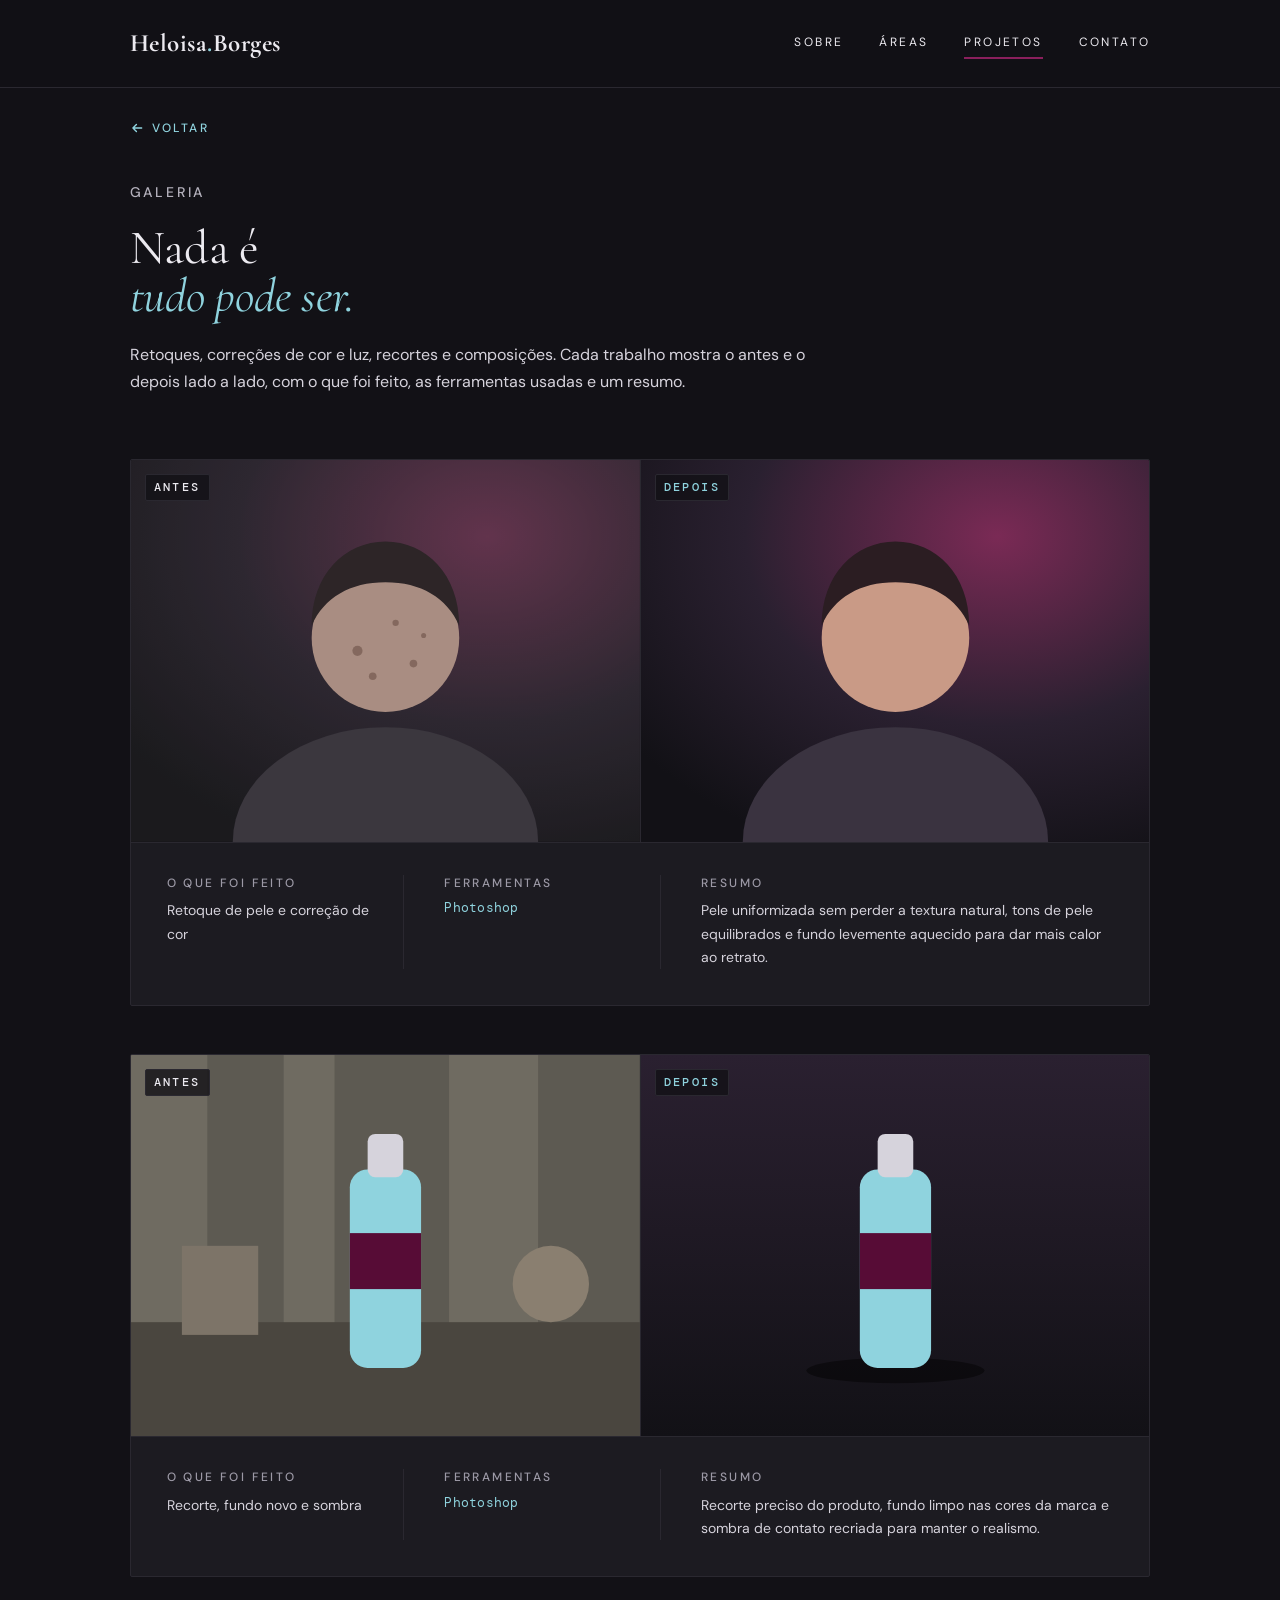
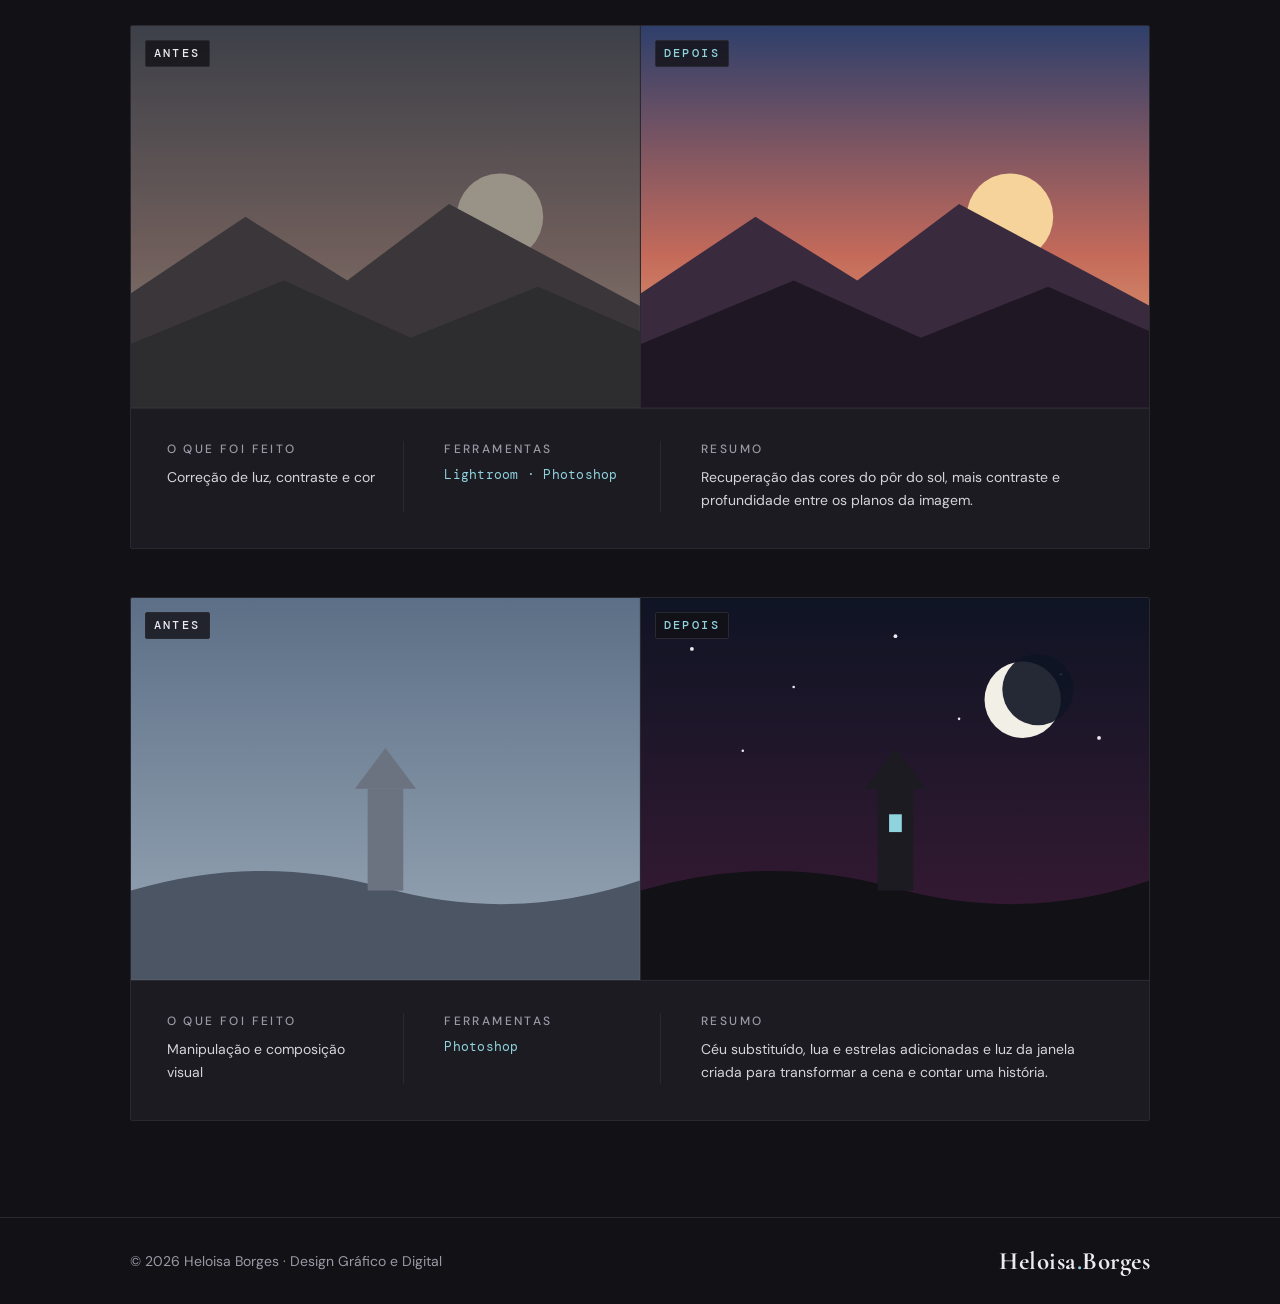
==== commit 10195151: "Atualiza texto de contato e rodapé: Design Gráfico e Digital Co-Authored-By: Claude Opus 5.5 <norepl" ====
--- a/galeria.html
+++ b/galeria.html
@@ -96,7 +96,7 @@
   </section>
 </main>
 
-<footer class="rodape"><div class="inner"><p>© <span data-ano>2026</span> Heloisa Borges · Design Gráfico e UX/UI</p><span class="rodape__logo">Heloisa<span>.</span>Borges</span></div></footer>
+<footer class="rodape"><div class="inner"><p>© <span data-ano>2026</span> Heloisa Borges · Design Gráfico e Digital</p><span class="rodape__logo">Heloisa<span>.</span>Borges</span></div></footer>
 
 <script src="js/site.js"></script>
 <script src="js/galeria.js"></script>
--- a/css/estilo.css
+++ b/css/estilo.css
@@ -50,8 +50,9 @@
 .bz-active circle{stroke:var(--cor-ciano);stroke-opacity:.9}
 .bz-anchor{fill:var(--cor-carvao);stroke:var(--cor-ciano);stroke-opacity:.8;stroke-width:1.2;vector-effect:non-scaling-stroke}
 .bz-selected{fill:var(--cor-ciano);stroke-opacity:1}
-@media (max-width:720px){.bezier{opacity:.45}}
-.hero .inner{position:relative;padding-block:140px 120px;display:grid;gap:32px}
+/* celular: sem o desenho da caneta Bézier e da proporção áurea (e sem o brilho da grade, que só acende com o mouse) */
+@media (max-width:720px){.bezier,.hero__luz{display:none}}
+.hero .inner{position:relative;padding-block:80px 120px;display:grid;gap:32px}
 .hero .display{font-size:clamp(3rem,8vw,6.2rem)}
 .hero .display em{font-style:italic;color:var(--cor-ciano)}
 .roles{display:flex;flex-wrap:wrap;gap:8px}
@@ -74,7 +75,8 @@
 
 /* sobre */
 /* Teste: no Sobre, título em DM Sans e subtítulo em Cormorant Garamond */
-.photo-slot{aspect-ratio:4/5;max-width:100%;position:relative;border:1px solid var(--cor-linha);background:linear-gradient(160deg,rgba(87,12,54,.55) 0%,var(--cor-superficie) 55%,var(--cor-carvao) 100%);display:grid;place-items:center;overflow:hidden}
+.photo-slot{aspect-ratio:4/5;max-width:100%;position:relative;border:1px solid var(--cor-linha);background:radial-gradient(ellipse 82% 62% at 50% 38%,rgba(236,234,240,.26) 0%,rgba(236,234,240,.12) 45%,transparent 76%),linear-gradient(160deg,rgba(87,12,54,.55) 0%,var(--cor-superficie) 55%,var(--cor-carvao) 100%);display:grid;place-items:center;overflow:hidden}
+/* fundo da foto (opção A3): o degradê vinho com uma luz clara e suave atrás da cabeça e do cabelo, para o cabelo escuro não sumir no fundo */
 .photo-slot::before,.photo-slot::after{content:"";position:absolute;width:22px;height:22px;border-color:var(--cor-ciano);border-style:solid;opacity:.7}
 .photo-slot::before{top:14px;left:14px;border-width:1px 0 0 1px}
 .photo-slot::after{bottom:14px;right:14px;border-width:0 1px 1px 0}
@@ -116,6 +118,9 @@
 .fora__itens>div{background:var(--cor-superficie);border:1px solid var(--cor-linha);border-radius:2px;padding:28px;min-width:0} /* tópicos de Fora das telas em caixas */
 .fora h4{font-family:var(--fonte-titulo);font-weight:500;font-size:1.3rem;margin:0 0 .5rem;color:var(--cor-texto)}
 .fora p{font-size:.95rem;line-height:1.65;color:var(--cor-texto-suave)}
+/* computador (4 colunas): menos quebras de linha nos cards de Fora das telas — espaço entre cards de 24 para 16 px, margem interna de 28 para 22 px,
+   e o navegador evita deixar uma palavra sozinha na última linha */
+@media (min-width:1101px){.fora__itens{gap:1rem}.fora__itens>div{padding:22px}.fora p{text-wrap:pretty}.fora h4{text-wrap:balance}}
 .contato-sec{background:var(--cor-superficie)}
 .contato{max-width:42rem;margin:0 auto;text-align:center;justify-items:center}
 .contato__texto{color:var(--cor-texto-suave);line-height:1.7;max-width:30rem}
@@ -125,6 +130,12 @@
 .copiar:hover{color:var(--cor-texto)}
 .copiar:focus-visible{outline:2px solid var(--cor-ciano);outline-offset:4px}
 .contato__botoes{justify-content:center}
+/* botão só com ícone (WhatsApp), à direita do Currículo: sem contorno, só o ícone em ciano; a área de toque continua com 46 × 46 px */
+.btn-icone{width:46px;height:46px;padding:0;justify-content:center;color:var(--cor-ciano);margin-right:-58px} /* a margem negativa (46 px do ícone + 12 px do espaço) tira o ícone da conta da centralização: LinkedIn e Currículo ficam no centro da página */
+.btn-icone svg{width:22px;height:22px;display:block;flex:none}
+.btn-icone:hover{color:var(--cor-ciano-hover)}
+@media (max-width:380px){.contato__botoes{column-gap:8px}.btn-icone{margin-right:-54px}} /* celulares de 360 px: tudo numa linha só, com o ícone dentro da tela */
+@media (max-width:340px){.btn-icone{margin-right:0}} /* telas muito estreitas (320 px): o ícone desce para a linha de baixo, centralizado, em vez de passar da borda */
 .rodape .inner{padding-block:32px;border-top:1px solid var(--cor-linha);display:flex;flex-wrap:wrap;align-items:center;justify-content:space-between;gap:1rem}
 .rodape__logo{font-family:var(--fonte-titulo);font-weight:600;font-size:1.3rem}
 .rodape__logo span{color:var(--cor-ciano)}
@@ -178,7 +189,7 @@
 @media (max-width:720px){
   nav ul{gap:18px}
   section.block>.inner{padding-block:88px;gap:48px}
-  .hero .inner{padding-block:96px 80px}
+  .hero .inner{padding-block:56px 80px}
 }
 @media (prefers-reduced-motion:reduce){*{transition:none!important}}
 
@@ -315,8 +326,24 @@
 /* Rodapé: a linha ocupa a largura toda, igual à linha do menu */
 footer.rodape{border-top:1px solid var(--cor-linha)}
 footer.rodape .inner{border-top:0}
+/* rodapé com a mesma altura do cabeçalho no computador (87,8px, contando a linha de 1px); no celular, 86px */
+footer.rodape .inner{padding-block:0;min-height:86.8px;align-content:center}
 /* Menu no celular: respiros menores (de ~130px para ~100px de altura) */
 @media (max-width:720px){
   header.nav .inner{padding-block:16px 12px;row-gap:12px}
   html{scroll-padding-top:100px}
+  footer.rodape .inner{min-height:85px;row-gap:8px} /* rodapé no celular: 86px com a linha de 1px; texto e logo centralizados */
+  /* grade de pixels do topo no celular: quadrados menores (16px; no computador, 24px), só na diagonal superior
+     (acima da linha que vai do canto superior esquerdo ao inferior direito), com transição suave e esmaecendo para baixo */
+  .hero::before{background-size:16px 16px;
+    -webkit-mask-image:linear-gradient(180deg,#000 10%,transparent 90%),linear-gradient(to top right,transparent 42%,rgba(0,0,0,.25) 50%,rgba(0,0,0,.7) 58%,#000 66%);-webkit-mask-composite:source-in;
+    mask-image:linear-gradient(180deg,#000 10%,transparent 90%),linear-gradient(to top right,transparent 42%,rgba(0,0,0,.25) 50%,rgba(0,0,0,.7) 58%,#000 66%);mask-composite:intersect}
 }
+
+/* Imagem real no card: ocupa todo o espaço 4:3 */
+.projeto__imagem img{width:100%;height:100%;object-fit:cover;display:block}
+
+/* Tags dos cards de projeto (as mesmas etiquetas do topo, em DM Mono) · ficam no pé do card */
+.projeto__tags{display:flex;flex-wrap:wrap;gap:8px;list-style:none;padding:0;margin:auto 28px 28px}
+.projeto__resumo:has(+.projeto__tags){margin-bottom:20px}
+@media (max-width:720px){.projeto__tags{margin:auto 20px 22px}.projeto__resumo:has(+.projeto__tags){margin-bottom:18px}}
--- a/css/galeria.css
+++ b/css/galeria.css
@@ -79,7 +79,7 @@
 .topo-area{--btn:52px;position:absolute;top:0;bottom:calc((var(--respiro) - var(--btn)) / 2);right:24px;width:var(--btn);display:flex;flex-direction:column;justify-content:flex-end;pointer-events:none;z-index:70}
 .topo-btn{position:sticky;bottom:56px;width:var(--btn);height:var(--btn);border:0;padding:0;border-radius:50%;background:rgba(18,17,22,.92);color:var(--cor-ciano);display:grid;place-items:center;cursor:pointer;opacity:0;pointer-events:none;transition:opacity .25s}
 .topo-btn.visivel{opacity:1;pointer-events:auto}
-/* telas sem margem lateral (celular): alvo de toque de 48px, afastado da borda e da barra do sistema */
+/* telas sem margem lateral (celular): alvo de toque de 48px, a 24px da borda direita e afastado da barra do sistema */
 .topo-area.compacto{--btn:48px}
 .topo-btn.compacto{bottom:calc(32px + env(safe-area-inset-bottom,0px))}
 .topo-btn.compacto.visivel{opacity:.85}
@@ -92,7 +92,12 @@
 .topo-btn:hover .seta-topo{transform:translateY(-2px)}
 @media (prefers-reduced-motion:reduce){.topo-btn,.topo-btn .seta-topo{transition:none}}
 
-/* Galeria (computador e celular): ao descer, o menu sobe junto com a página; ao subir, ele desce de volta.
+/* Página principal: o botão fica na coluna da margem direita de todo o conteúdo e, no fim, para no meio do
+   respiro final do Contato (128px; 88px no celular). Na Galeria, a área fica dentro de #galeria. */
+main{position:relative;--respiro:128px}
+@media (max-width:720px){main{--respiro:88px}}
+
+/* Galeria e página principal (computador e celular): ao descer, o menu sobe junto com a página; ao subir, ele desce de volta.
    O deslocamento vem do galeria.js; a animação só existe quando o menu reaparece. */
 header.nav.nav--anima{transition:transform .3s ease}
 @media (prefers-reduced-motion:reduce){header.nav.nav--anima{transition:none}}
